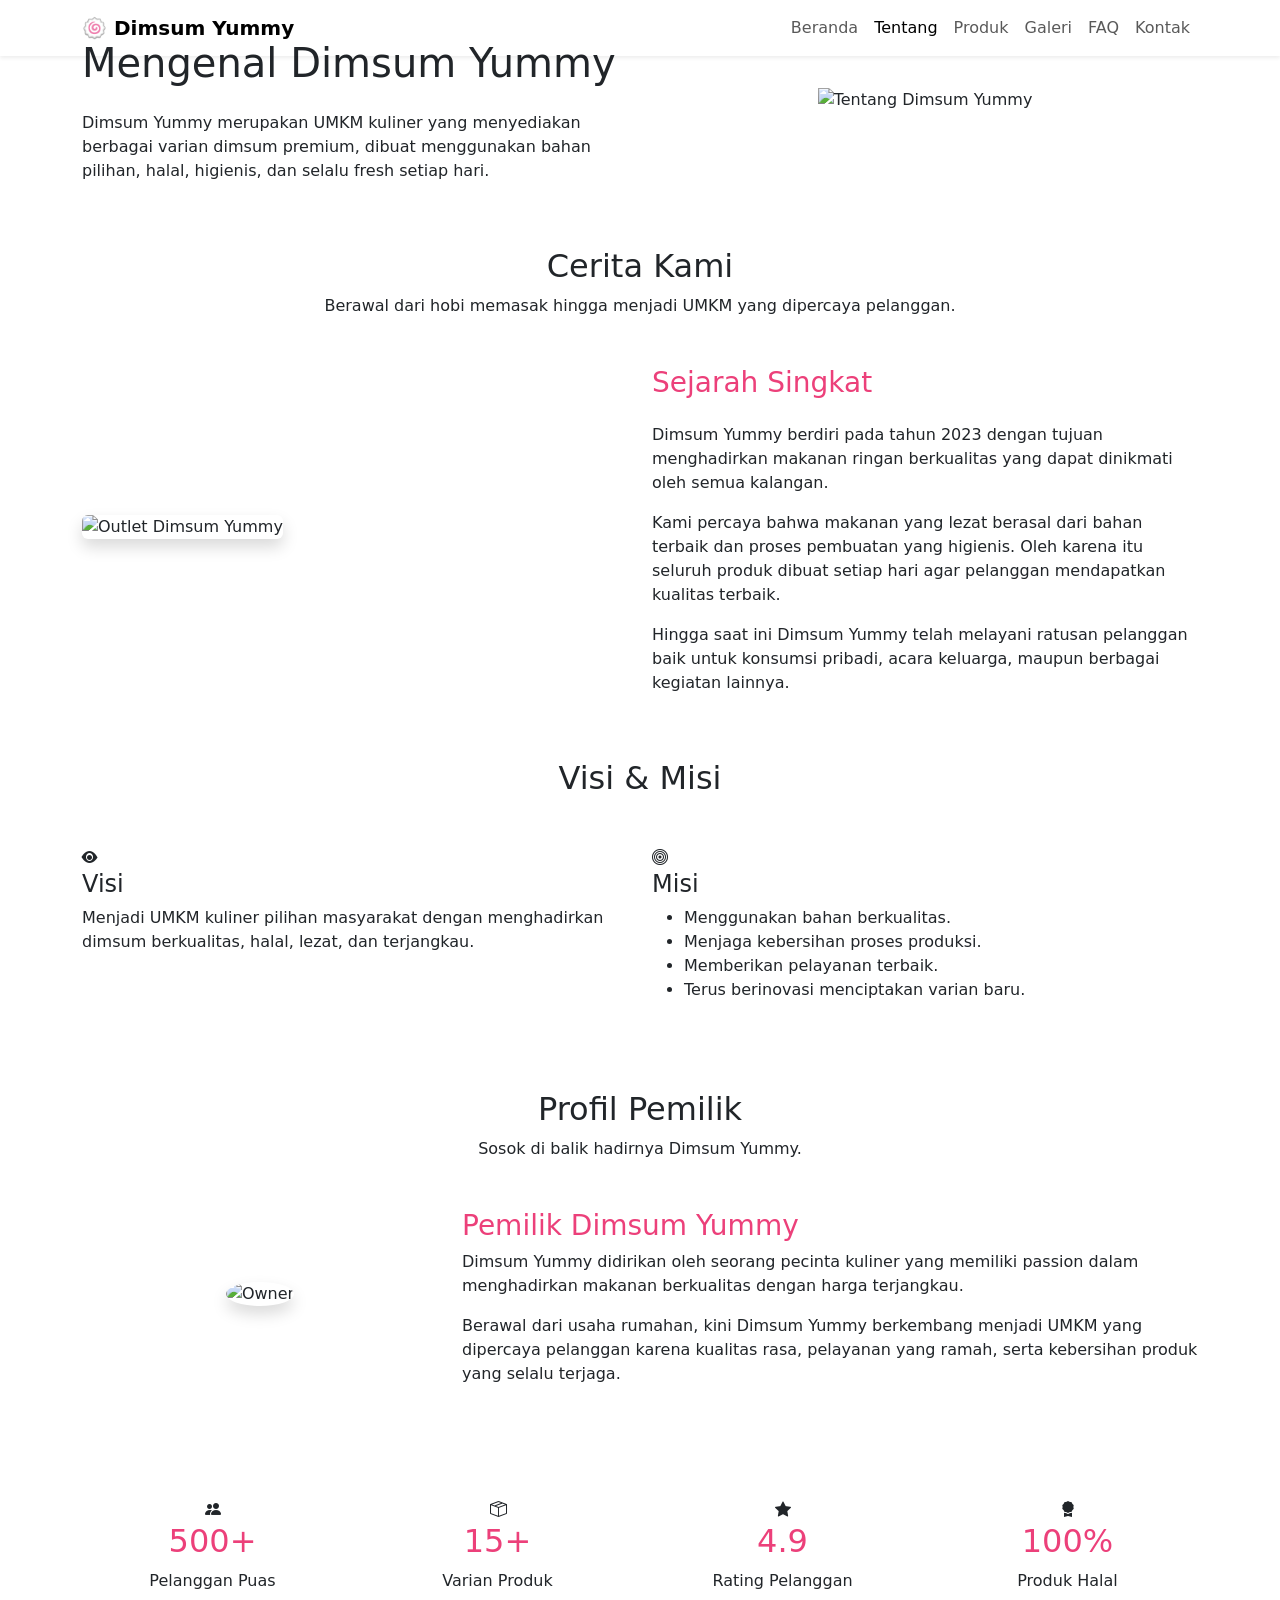
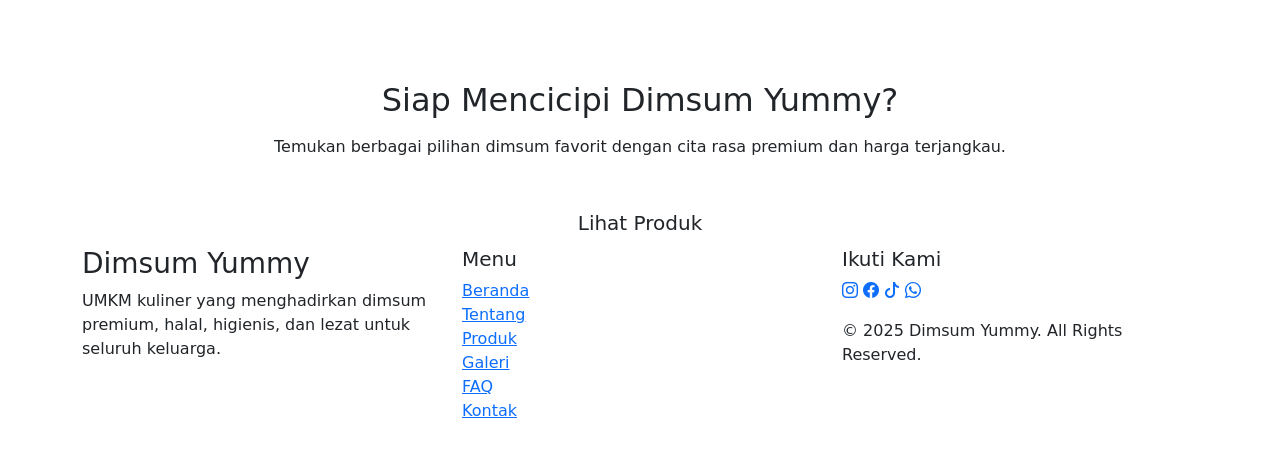
==== about.html @ dd08d2ab "Add files via upload" ====
<!DOCTYPE html>
<html lang="id">

<head>
    <meta charset="UTF-8">
    <meta name="viewport" content="width=device-width, initial-scale=1.0">

    <title>Tentang Kami | Dimsum Yummy</title>

    <!-- Bootstrap CSS -->
    <link href="https://cdn.jsdelivr.net/npm/bootstrap@5.3.3/dist/css/bootstrap.min.css" rel="stylesheet">

    <!-- Bootstrap Icons -->
    <link rel="stylesheet"
        href="https://cdn.jsdelivr.net/npm/bootstrap-icons@1.11.3/font/bootstrap-icons.min.css">

    <!-- Google Font -->
    <link href="https://fonts.googleapis.com/css2?family=Poppins:wght@300;400;500;600;700;800&display=swap"
        rel="stylesheet">

    <!-- CSS -->
    <link rel="stylesheet" href="style.css">
</head>

<body>

    <!-- ================= NAVBAR ================= -->
    <nav class="navbar navbar-expand-lg navbar-light fixed-top shadow-sm">

        <div class="container">
            <a class="navbar-brand fw-bold" href="index.html">
                🍥 Dimsum Yummy
            </a>

            <button class="navbar-toggler"
                type="button"
                data-bs-toggle="collapse"
                data-bs-target="#navbarNav">

                <span class="navbar-toggler-icon"></span>

            </button>

            <div class="collapse navbar-collapse" id="navbarNav">
                <ul class="navbar-nav ms-auto">
                    <li class="nav-item">
                        <a class="nav-link" href="index.html">Beranda</a>
                    </li>

                    <li class="nav-item">
                        <a class="nav-link active" href="about.html">Tentang</a>
                    </li>

                    <li class="nav-item">
                        <a class="nav-link" href="produk.html">Produk</a>
                    </li>

                    <li class="nav-item">
                        <a class="nav-link" href="galeri.html">Galeri</a>
                    </li>

                    <li class="nav-item">
                        <a class="nav-link" href="faq.html">FAQ</a>
                    </li>

                    <li class="nav-item">
                        <a class="nav-link" href="kontak.html">Kontak</a>
                    </li>
                </ul>
            </div>
        </div>
    </nav>

    <!-- ================= HERO ================= -->
    <section class="hero">
        <div class="container">
            <div class="row align-items-center">
                <div class="col-lg-6 fade-up">
                    <span class="badge hero-badge mb-3">
                        Tentang UMKM
                    </span>
                    <h1>
                        Mengenal
                        <span>Dimsum Yummy</span>
                    </h1>
                    <p class="mt-4">
                        Dimsum Yummy merupakan UMKM kuliner yang menyediakan berbagai varian dimsum premium, dibuat menggunakan bahan pilihan, halal, higienis, dan selalu fresh setiap hari.
                    </p>
                </div>

                <div class="col-lg-6 text-center">
                    <img src="img/about.png"
                        class="img-fluid hero-image"
                        alt="Tentang Dimsum Yummy">
                </div>
            </div>
        </div>
    </section>

    <!-- ================= TENTANG ================= -->
    <section class="py-5">
        <div class="container">
            <div class="text-center mb-5">
                <h2 class="section-title">
                    Cerita Kami
                </h2>
                <p>
                    Berawal dari hobi memasak hingga menjadi UMKM yang dipercaya pelanggan.
                </p>
            </div>

            <div class="row align-items-center">
                <div class="col-lg-6 mb-4">
                    <img src="img/toko.jpg"
                        class="img-fluid rounded shadow"
                        alt="Outlet Dimsum Yummy">
                </div>

                <div class="col-lg-6">
                    <h3 class="mb-4" style="color:#EC407A;">
                        Sejarah Singkat
                    </h3>
                    <p>
                        Dimsum Yummy berdiri pada tahun 2023 dengan tujuan menghadirkan makanan ringan berkualitas yang dapat dinikmati oleh semua kalangan.
                    </p>

                    <p>
                        Kami percaya bahwa makanan yang lezat berasal dari bahan terbaik dan proses pembuatan yang higienis. Oleh karena itu seluruh produk dibuat setiap hari agar pelanggan mendapatkan kualitas terbaik.
                    </p>

                    <p>
                        Hingga saat ini Dimsum Yummy telah melayani ratusan pelanggan baik untuk konsumsi pribadi, acara keluarga, maupun berbagai kegiatan lainnya.
                    </p>
                </div>
            </div>
        </div>
    </section>

    <!-- ================= VISI MISI ================= -->
    <section class="why-us">
        <div class="container">
            <div class="text-center mb-5">
                <h2 class="section-title">
                    Visi & Misi
                </h2>
            </div>

            <div class="row">
                <div class="col-lg-6 mb-4">
                    <div class="feature-box">
                        <i class="bi bi-eye-fill feature-icon"></i>

                        <h4>Visi</h4>

                        <p>

                            Menjadi UMKM kuliner pilihan masyarakat
                            dengan menghadirkan dimsum berkualitas,
                            halal, lezat, dan terjangkau.

                        </p>

                    </div>

                </div>

                <div class="col-lg-6 mb-4">

                    <div class="feature-box">

                        <i class="bi bi-bullseye feature-icon"></i>

                        <h4>Misi</h4>

                        <ul>

                            <li>Menggunakan bahan berkualitas.</li>

                            <li>Menjaga kebersihan proses produksi.</li>

                            <li>Memberikan pelayanan terbaik.</li>

                            <li>Terus berinovasi menciptakan varian baru.</li>

                        </ul>

                    </div>

                </div>

            </div>

        </div>

    </section>

        <!-- ================= PROFIL PEMILIK ================= -->

    <section class="py-5">

        <div class="container">

            <div class="text-center mb-5">

                <h2 class="section-title">
                    Profil Pemilik
                </h2>

                <p>
                    Sosok di balik hadirnya Dimsum Yummy.
                </p>

            </div>

            <div class="row align-items-center">

                <div class="col-lg-4 text-center mb-4">

                    <img src="img/owner.jpg"
                        class="img-fluid rounded-circle shadow"
                        style="width:250px;height:250px;object-fit:cover;"
                        alt="Owner">

                </div>

                <div class="col-lg-8">

                    <h3 style="color:#EC407A;">
                        Pemilik Dimsum Yummy
                    </h3>

                    <p>

                        Dimsum Yummy didirikan oleh seorang
                        pecinta kuliner yang memiliki passion
                        dalam menghadirkan makanan berkualitas
                        dengan harga terjangkau.

                    </p>

                    <p>

                        Berawal dari usaha rumahan, kini Dimsum
                        Yummy berkembang menjadi UMKM yang
                        dipercaya pelanggan karena kualitas rasa,
                        pelayanan yang ramah, serta kebersihan
                        produk yang selalu terjaga.

                    </p>

                </div>

            </div>

        </div>

    </section>

    <!-- ================= STATISTIK ================= -->

    <section class="why-us py-5">

        <div class="container">

            <div class="row text-center">

                <div class="col-lg-3 col-md-6 mb-4">

                    <div class="feature-box">

                        <i class="bi bi-people-fill feature-icon"></i>

                        <h2 style="color:#EC407A;">500+</h2>

                        <p>Pelanggan Puas</p>

                    </div>

                </div>

                <div class="col-lg-3 col-md-6 mb-4">

                    <div class="feature-box">

                        <i class="bi bi-box-seam feature-icon"></i>

                        <h2 style="color:#EC407A;">15+</h2>

                        <p>Varian Produk</p>

                    </div>

                </div>

                <div class="col-lg-3 col-md-6 mb-4">

                    <div class="feature-box">

                        <i class="bi bi-star-fill feature-icon"></i>

                        <h2 style="color:#EC407A;">4.9</h2>

                        <p>Rating Pelanggan</p>

                    </div>

                </div>

                <div class="col-lg-3 col-md-6 mb-4">

                    <div class="feature-box">

                        <i class="bi bi-award-fill feature-icon"></i>

                        <h2 style="color:#EC407A;">100%</h2>

                        <p>Produk Halal</p>

                    </div>

                </div>

            </div>

        </div>

    </section>

    <!-- ================= CTA ================= -->

    <section class="cta-section">

        <div class="container text-center">

            <h2>
                Siap Mencicipi Dimsum Yummy?
            </h2>

            <p class="mt-3">

                Temukan berbagai pilihan dimsum favorit dengan
                cita rasa premium dan harga terjangkau.

            </p>

            <a href="produk.html"
                class="btn btn-lg btn-pink mt-4">

                Lihat Produk

            </a>

        </div>

    </section>

    <!-- ================= FOOTER ================= -->

    <footer>

        <div class="container">

            <div class="row">

                <div class="col-lg-4 mb-4">

                    <h3>Dimsum Yummy</h3>

                    <p>

                        UMKM kuliner yang menghadirkan dimsum
                        premium, halal, higienis, dan lezat
                        untuk seluruh keluarga.

                    </p>

                </div>

                <div class="col-lg-4 mb-4">

                    <h5>Menu</h5>

                    <ul class="list-unstyled">

                        <li><a href="index.html">Beranda</a></li>
                        <li><a href="about.html">Tentang</a></li>
                        <li><a href="produk.html">Produk</a></li>
                        <li><a href="galeri.html">Galeri</a></li>
                        <li><a href="faq.html">FAQ</a></li>
                        <li><a href="kontak.html">Kontak</a></li>

                    </ul>

                </div>

                <div class="col-lg-4">

                    <h5>Ikuti Kami</h5>

                    <div class="social">

                        <a href="#"><i class="bi bi-instagram"></i></a>
                        <a href="#"><i class="bi bi-facebook"></i></a>
                        <a href="#"><i class="bi bi-tiktok"></i></a>
                        <a href="#"><i class="bi bi-whatsapp"></i></a>

                    </div>

                    <p class="mt-3">

                        © 2025 Dimsum Yummy.
                        All Rights Reserved.

                    </p>

                </div>

            </div>

        </div>

    </footer>

    <!-- Bootstrap JS -->

    <script src="https://cdn.jsdelivr.net/npm/bootstrap@5.3.3/dist/js/bootstrap.bundle.min.js"></script>

    <!-- Custom JS -->

    <script src="js/script.js"></script>

</body>

</html>
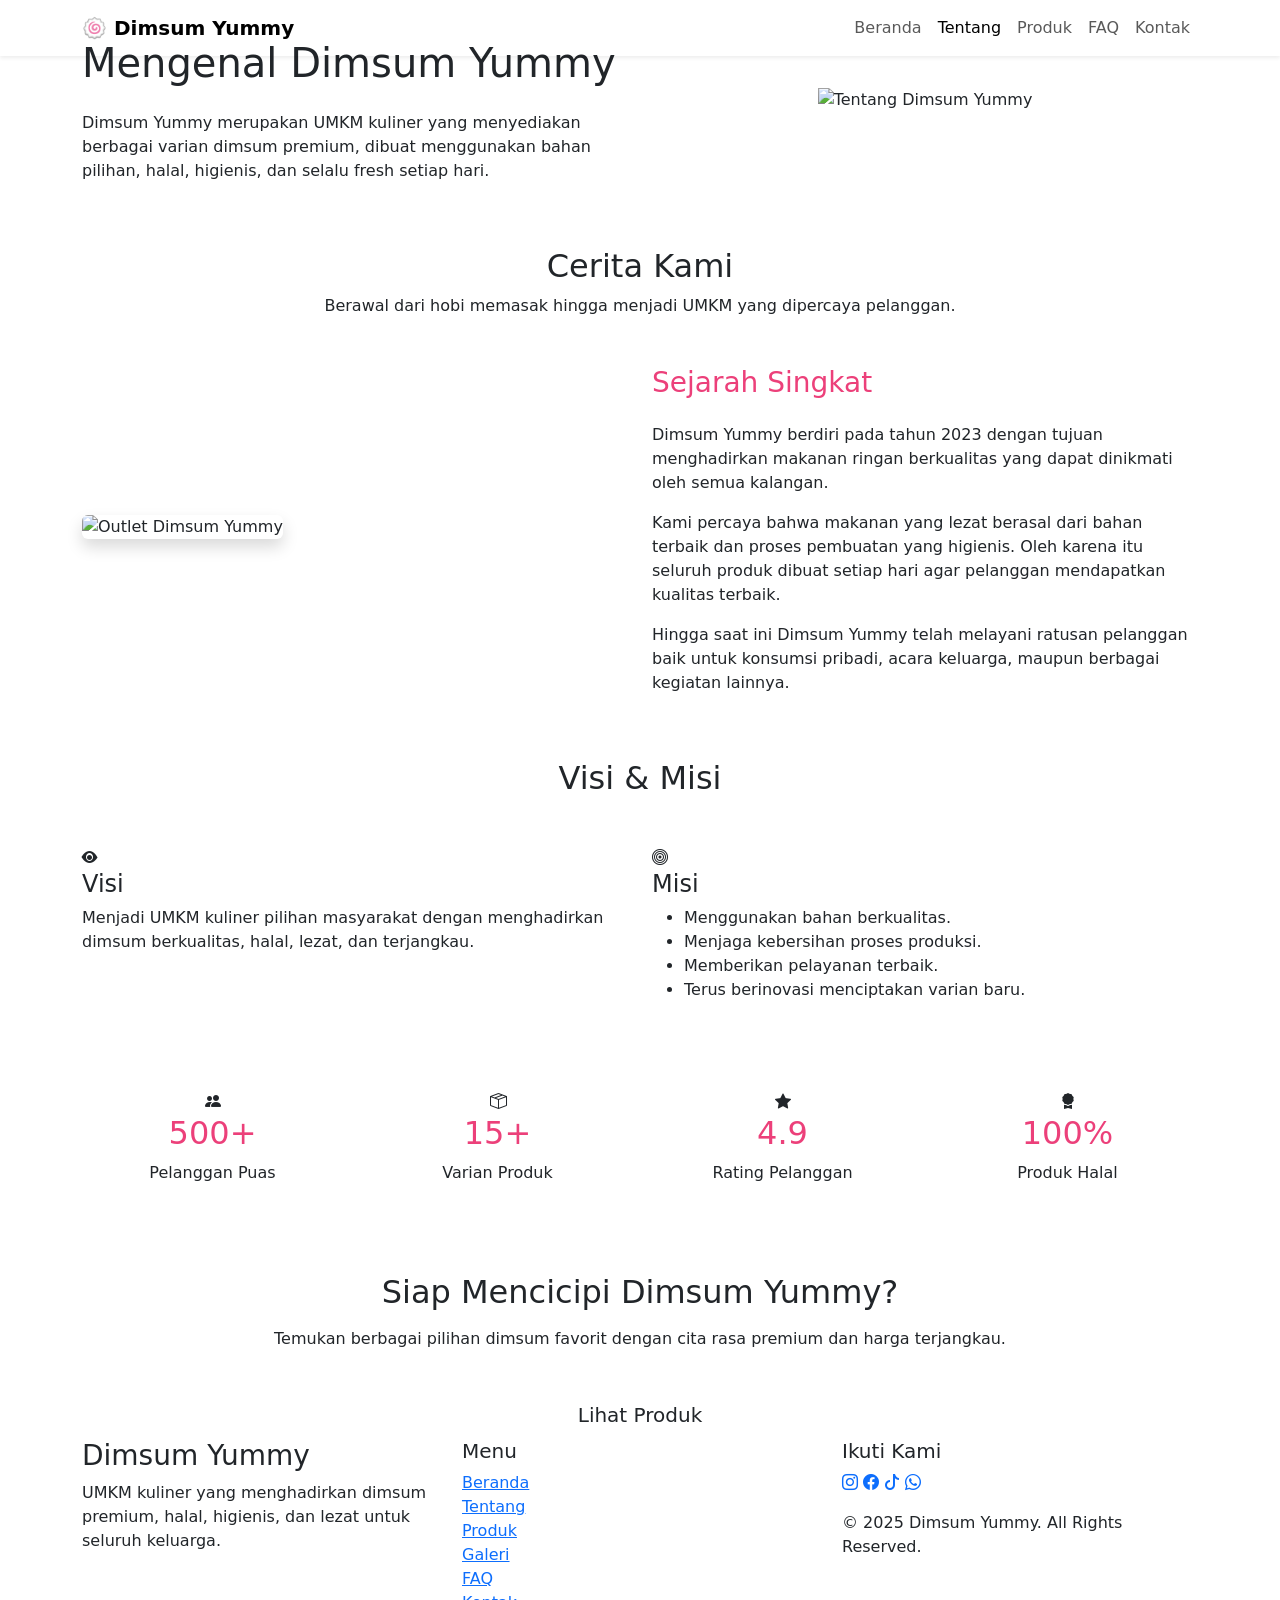
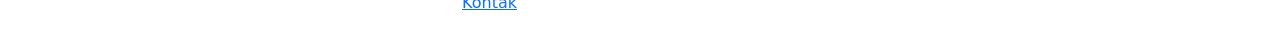
==== commit c7f262c2: "Fix HTML formatting and update content" ====
--- a/about.html
+++ b/about.html
@@ -26,19 +26,13 @@
 
     <!-- ================= NAVBAR ================= -->
     <nav class="navbar navbar-expand-lg navbar-light fixed-top shadow-sm">
-
         <div class="container">
             <a class="navbar-brand fw-bold" href="index.html">
                 🍥 Dimsum Yummy
             </a>
 
-            <button class="navbar-toggler"
-                type="button"
-                data-bs-toggle="collapse"
-                data-bs-target="#navbarNav">
-
+            <button class="navbar-toggler" type="button" data-bs-toggle="collapse" data-bs-target="#navbarNav">
                 <span class="navbar-toggler-icon"></span>
-
             </button>
 
             <div class="collapse navbar-collapse" id="navbarNav">
@@ -53,10 +47,6 @@
 
                     <li class="nav-item">
                         <a class="nav-link" href="produk.html">Produk</a>
-                    </li>
-
-                    <li class="nav-item">
-                        <a class="nav-link" href="galeri.html">Galeri</a>
                     </li>
 
                     <li class="nav-item">
@@ -80,8 +70,7 @@
                         Tentang UMKM
                     </span>
                     <h1>
-                        Mengenal
-                        <span>Dimsum Yummy</span>
+                        Mengenal <span>Dimsum Yummy</span>
                     </h1>
                     <p class="mt-4">
                         Dimsum Yummy merupakan UMKM kuliner yang menyediakan berbagai varian dimsum premium, dibuat menggunakan bahan pilihan, halal, higienis, dan selalu fresh setiap hari.
@@ -89,9 +78,7 @@
                 </div>
 
                 <div class="col-lg-6 text-center">
-                    <img src="img/about.png"
-                        class="img-fluid hero-image"
-                        alt="Tentang Dimsum Yummy">
+                    <img src="https://www.unileverfoodsolutions.co.id/dam/global-ufs/mcos/SEA/calcmenu/recipes/ID-recipes/chicken-&-other-poultry-dishes/prawn---chicken-shumai-dimsum/Dimsum1260-700.jpg" class="img-fluid hero-image" alt="Tentang Dimsum Yummy">
                 </div>
             </div>
         </div>
@@ -111,9 +98,7 @@
 
             <div class="row align-items-center">
                 <div class="col-lg-6 mb-4">
-                    <img src="img/toko.jpg"
-                        class="img-fluid rounded shadow"
-                        alt="Outlet Dimsum Yummy">
+                    <img src="img/toko.jpg" class="img-fluid rounded shadow" alt="Outlet Dimsum Yummy">
                 </div>
 
                 <div class="col-lg-6">
@@ -149,286 +134,131 @@
                 <div class="col-lg-6 mb-4">
                     <div class="feature-box">
                         <i class="bi bi-eye-fill feature-icon"></i>
-
                         <h4>Visi</h4>
-
                         <p>
-
-                            Menjadi UMKM kuliner pilihan masyarakat
-                            dengan menghadirkan dimsum berkualitas,
-                            halal, lezat, dan terjangkau.
-
+                            Menjadi UMKM kuliner pilihan masyarakat dengan menghadirkan dimsum berkualitas, halal, lezat, dan terjangkau.
                         </p>
-
-                    </div>
-
+                    </div>
                 </div>
 
                 <div class="col-lg-6 mb-4">
-
-                    <div class="feature-box">
-
+                    <div class="feature-box">
                         <i class="bi bi-bullseye feature-icon"></i>
-
                         <h4>Misi</h4>
-
                         <ul>
-
                             <li>Menggunakan bahan berkualitas.</li>
-
                             <li>Menjaga kebersihan proses produksi.</li>
-
                             <li>Memberikan pelayanan terbaik.</li>
-
                             <li>Terus berinovasi menciptakan varian baru.</li>
-
                         </ul>
-
-                    </div>
-
-                </div>
-
-            </div>
-
-        </div>
-
-    </section>
-
-        <!-- ================= PROFIL PEMILIK ================= -->
-
-    <section class="py-5">
-
-        <div class="container">
-
-            <div class="text-center mb-5">
-
-                <h2 class="section-title">
-                    Profil Pemilik
-                </h2>
-
-                <p>
-                    Sosok di balik hadirnya Dimsum Yummy.
-                </p>
-
-            </div>
-
-            <div class="row align-items-center">
-
-                <div class="col-lg-4 text-center mb-4">
-
-                    <img src="img/owner.jpg"
-                        class="img-fluid rounded-circle shadow"
-                        style="width:250px;height:250px;object-fit:cover;"
-                        alt="Owner">
-
-                </div>
-
-                <div class="col-lg-8">
-
-                    <h3 style="color:#EC407A;">
-                        Pemilik Dimsum Yummy
-                    </h3>
-
-                    <p>
-
-                        Dimsum Yummy didirikan oleh seorang
-                        pecinta kuliner yang memiliki passion
-                        dalam menghadirkan makanan berkualitas
-                        dengan harga terjangkau.
-
-                    </p>
-
-                    <p>
-
-                        Berawal dari usaha rumahan, kini Dimsum
-                        Yummy berkembang menjadi UMKM yang
-                        dipercaya pelanggan karena kualitas rasa,
-                        pelayanan yang ramah, serta kebersihan
-                        produk yang selalu terjaga.
-
-                    </p>
-
-                </div>
-
-            </div>
-
-        </div>
-
+                    </div>
+                </div>
+            </div>
+        </div>
     </section>
 
     <!-- ================= STATISTIK ================= -->
-
     <section class="why-us py-5">
-
-        <div class="container">
-
+        <div class="container">
             <div class="row text-center">
-
-                <div class="col-lg-3 col-md-6 mb-4">
-
-                    <div class="feature-box">
-
+                <div class="col-lg-3 col-md-6 mb-4">
+                    <div class="feature-box">
                         <i class="bi bi-people-fill feature-icon"></i>
-
                         <h2 style="color:#EC407A;">500+</h2>
-
                         <p>Pelanggan Puas</p>
-
-                    </div>
-
-                </div>
-
-                <div class="col-lg-3 col-md-6 mb-4">
-
-                    <div class="feature-box">
-
+                    </div>
+                </div>
+
+                <div class="col-lg-3 col-md-6 mb-4">
+                    <div class="feature-box">
                         <i class="bi bi-box-seam feature-icon"></i>
-
                         <h2 style="color:#EC407A;">15+</h2>
-
                         <p>Varian Produk</p>
-
-                    </div>
-
-                </div>
-
-                <div class="col-lg-3 col-md-6 mb-4">
-
-                    <div class="feature-box">
-
+                    </div>
+                </div>
+
+                <div class="col-lg-3 col-md-6 mb-4">
+                    <div class="feature-box">
                         <i class="bi bi-star-fill feature-icon"></i>
-
                         <h2 style="color:#EC407A;">4.9</h2>
-
                         <p>Rating Pelanggan</p>
-
-                    </div>
-
-                </div>
-
-                <div class="col-lg-3 col-md-6 mb-4">
-
-                    <div class="feature-box">
-
+                    </div>
+                </div>
+
+                <div class="col-lg-3 col-md-6 mb-4">
+                    <div class="feature-box">
                         <i class="bi bi-award-fill feature-icon"></i>
-
                         <h2 style="color:#EC407A;">100%</h2>
-
                         <p>Produk Halal</p>
-
-                    </div>
-
-                </div>
-
-            </div>
-
-        </div>
-
+                    </div>
+                </div>
+            </div>
+        </div>
     </section>
 
     <!-- ================= CTA ================= -->
 
     <section class="cta-section">
-
         <div class="container text-center">
-
             <h2>
                 Siap Mencicipi Dimsum Yummy?
             </h2>
-
             <p class="mt-3">
-
-                Temukan berbagai pilihan dimsum favorit dengan
-                cita rasa premium dan harga terjangkau.
+                Temukan berbagai pilihan dimsum favorit dengan cita rasa premium dan harga terjangkau.
 
             </p>
 
-            <a href="produk.html"
-                class="btn btn-lg btn-pink mt-4">
-
+            <a href="produk.html" class="btn btn-lg btn-pink mt-4">
                 Lihat Produk
-
             </a>
-
-        </div>
-
+        </div>
     </section>
 
     <!-- ================= FOOTER ================= -->
-
     <footer>
-
-        <div class="container">
-
+        <div class="container">
             <div class="row">
-
                 <div class="col-lg-4 mb-4">
-
                     <h3>Dimsum Yummy</h3>
-
-                    <p>
-
-                        UMKM kuliner yang menghadirkan dimsum
-                        premium, halal, higienis, dan lezat
-                        untuk seluruh keluarga.
-
-                    </p>
-
+                    <p>
+                        UMKM kuliner yang menghadirkan dimsum premium, halal, higienis, dan lezat untuk seluruh keluarga.
+                    </p>
                 </div>
 
                 <div class="col-lg-4 mb-4">
-
                     <h5>Menu</h5>
-
                     <ul class="list-unstyled">
-
                         <li><a href="index.html">Beranda</a></li>
                         <li><a href="about.html">Tentang</a></li>
                         <li><a href="produk.html">Produk</a></li>
                         <li><a href="galeri.html">Galeri</a></li>
                         <li><a href="faq.html">FAQ</a></li>
                         <li><a href="kontak.html">Kontak</a></li>
-
                     </ul>
-
                 </div>
 
                 <div class="col-lg-4">
-
                     <h5>Ikuti Kami</h5>
-
                     <div class="social">
-
                         <a href="#"><i class="bi bi-instagram"></i></a>
                         <a href="#"><i class="bi bi-facebook"></i></a>
                         <a href="#"><i class="bi bi-tiktok"></i></a>
                         <a href="#"><i class="bi bi-whatsapp"></i></a>
-
                     </div>
 
                     <p class="mt-3">
-
-                        © 2025 Dimsum Yummy.
-                        All Rights Reserved.
-
-                    </p>
-
-                </div>
-
-            </div>
-
-        </div>
-
+                        © 2025 Dimsum Yummy. All Rights Reserved.
+                    </p>
+                </div>
+            </div>
+        </div>
     </footer>
 
     <!-- Bootstrap JS -->
-
     <script src="https://cdn.jsdelivr.net/npm/bootstrap@5.3.3/dist/js/bootstrap.bundle.min.js"></script>
 
     <!-- Custom JS -->
-
-    <script src="js/script.js"></script>
+    <script src="script.js"></script>
 
 </body>
-
-</html>+</html>
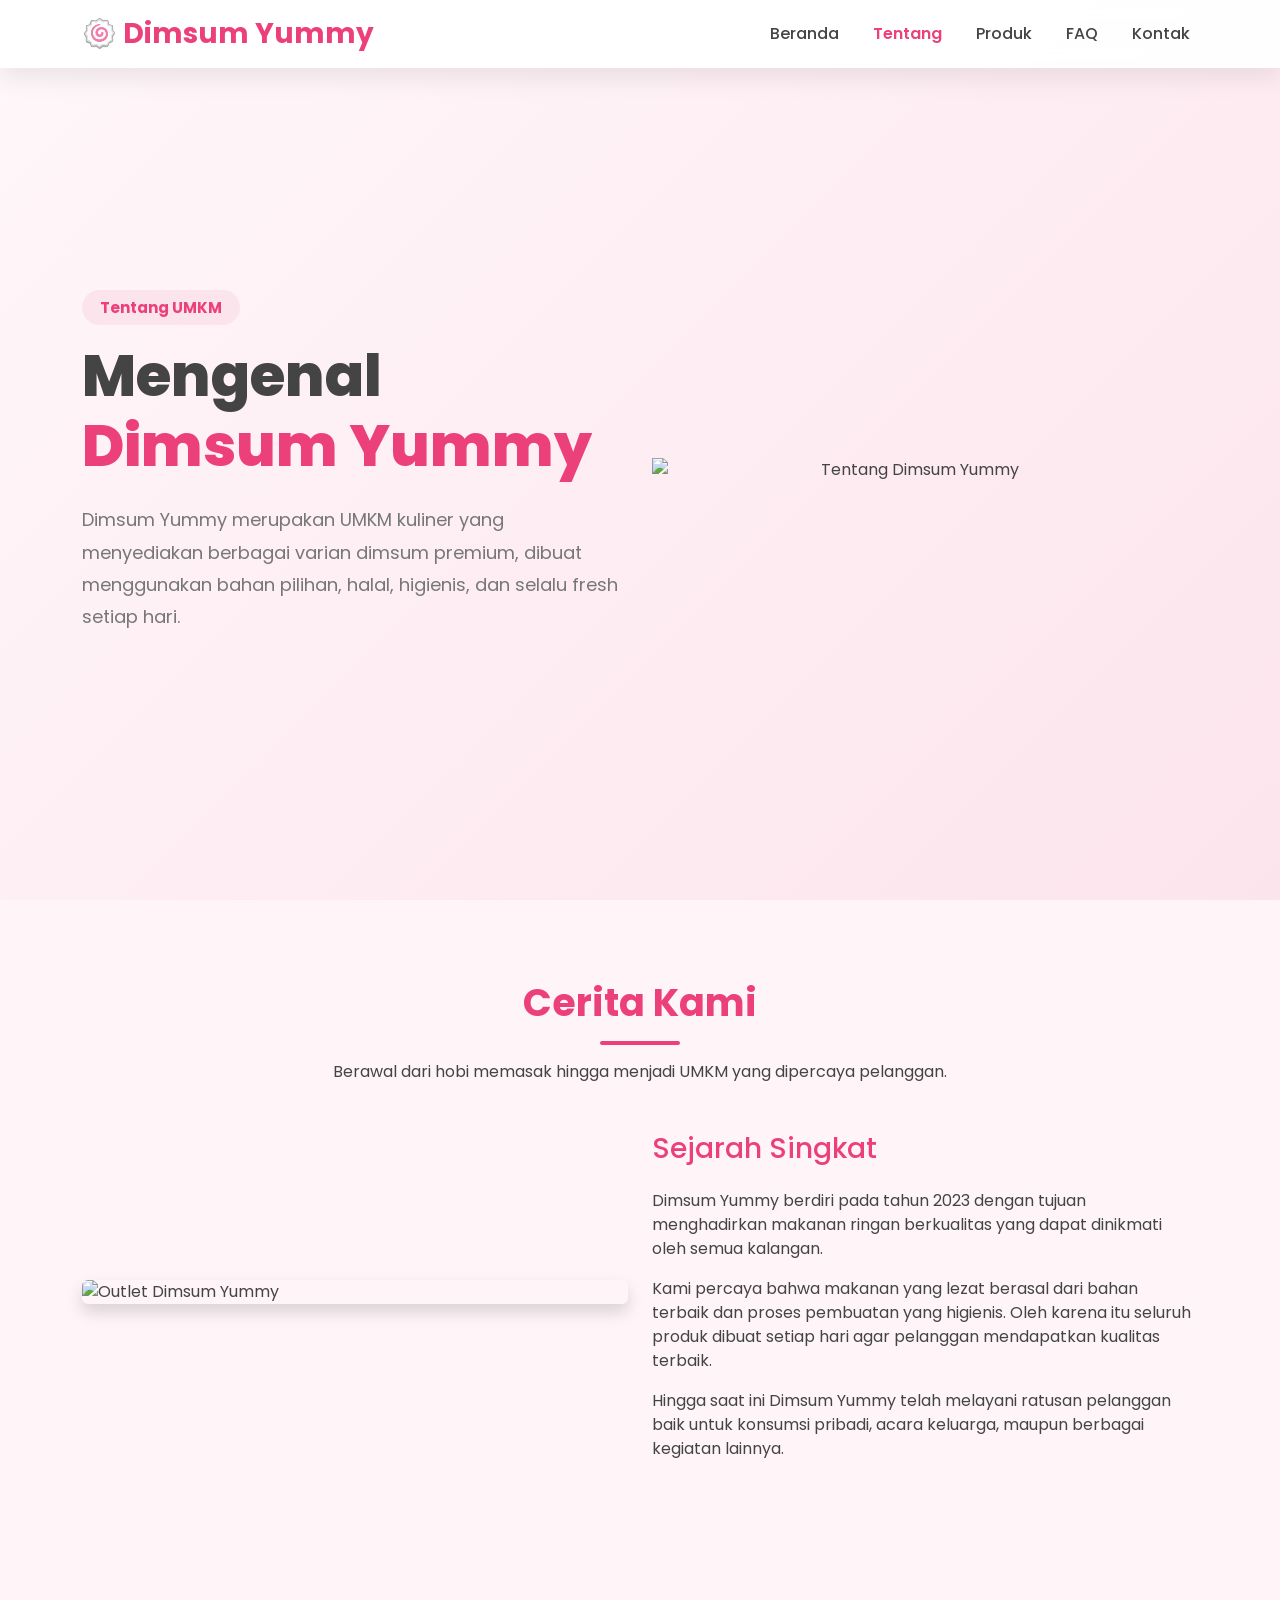
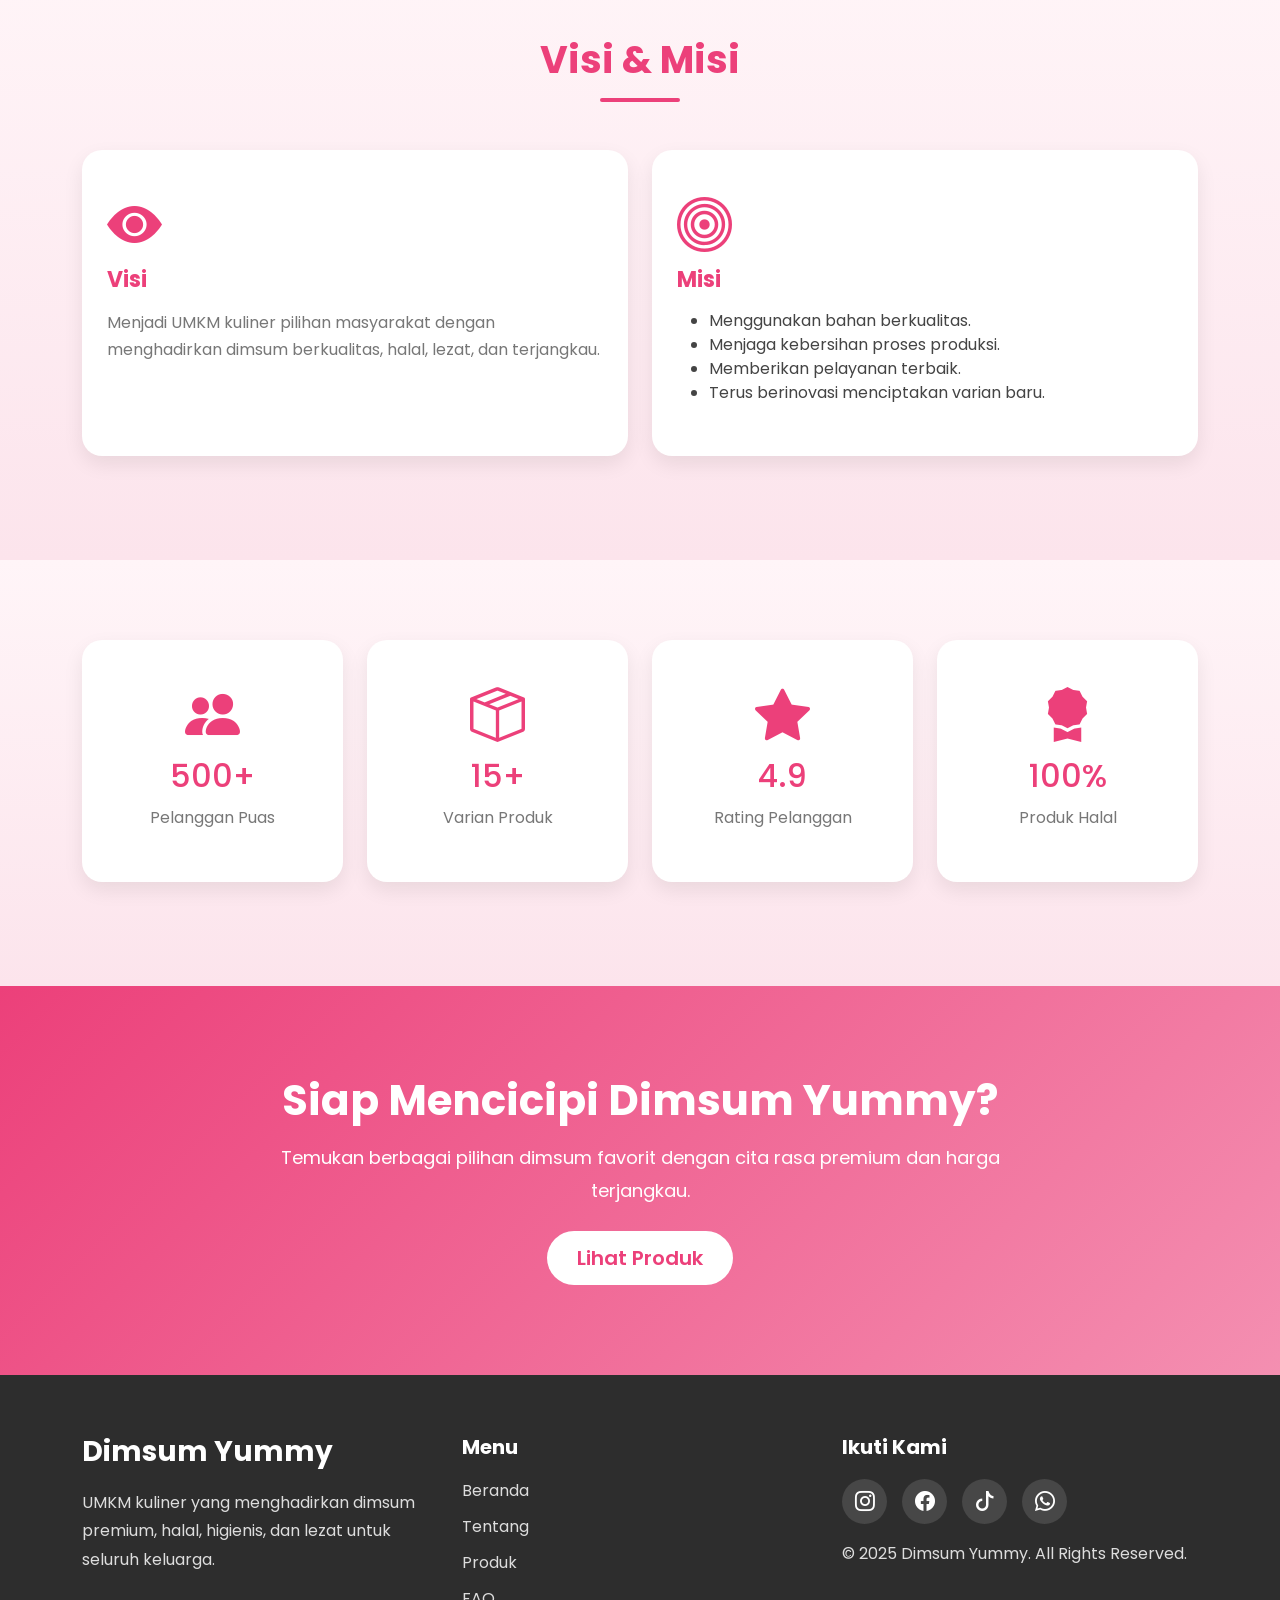
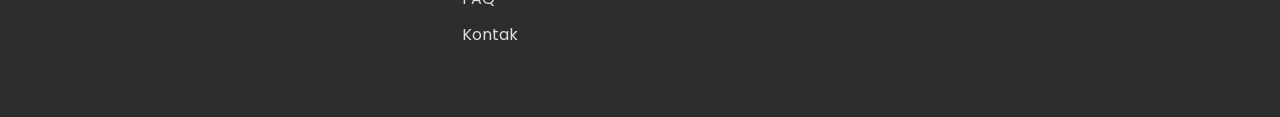
==== commit 8a80e424: "Fix HTML formatting issues in about.html" ====
--- a/about.html
+++ b/about.html
@@ -98,7 +98,7 @@
 
             <div class="row align-items-center">
                 <div class="col-lg-6 mb-4">
-                    <img src="img/toko.jpg" class="img-fluid rounded shadow" alt="Outlet Dimsum Yummy">
+                    <img src="https://i.gojekapi.com/darkroom/gofood-indonesia/v2/images/uploads/57bf62e4-5468-429f-b2dc-363323e7f260_Go-Food-Merchant_20260206_170335.jpeg?auto=format" class="img-fluid rounded shadow" alt="Outlet Dimsum Yummy">
                 </div>
 
                 <div class="col-lg-6">
@@ -231,7 +231,6 @@
                         <li><a href="index.html">Beranda</a></li>
                         <li><a href="about.html">Tentang</a></li>
                         <li><a href="produk.html">Produk</a></li>
-                        <li><a href="galeri.html">Galeri</a></li>
                         <li><a href="faq.html">FAQ</a></li>
                         <li><a href="kontak.html">Kontak</a></li>
                     </ul>
--- a/style.css
+++ b/style.css
@@ -0,0 +1,880 @@
+
+/* Google Font */
+
+@import url('https://fonts.googleapis.com/css2?family=Poppins:wght@300;400;500;600;700;800&display=swap');
+
+/* ===============================
+   ROOT COLOR
+==================================*/
+
+:root{
+
+    --primary:#EC407A;
+    --secondary:#F48FB1;
+    --light:#FCE4EC;
+    --soft:#FFF5F8;
+    --white:#FFFFFF;
+    --dark:#444444;
+    --gray:#777777;
+
+}
+
+/* ===============================
+   RESET
+==================================*/
+
+*{
+    margin:0;
+    padding:0;
+    box-sizing:border-box;
+    font-family:'Poppins',sans-serif;
+}
+
+html{
+    scroll-behavior:smooth;
+}
+
+body{
+
+    background:var(--soft);
+    color:var(--dark);
+    overflow-x:hidden;
+
+}
+
+/* ===============================
+   LINK
+==================================*/
+
+a{
+    text-decoration:none;
+    transition:.3s;
+}
+
+img{
+
+    width:100%;
+    display:block;
+
+}
+
+/* ===============================
+   SECTION
+==================================*/
+
+section{
+
+    padding:80px 0;
+
+}
+
+/* ===============================
+   TITLE
+==================================*/
+
+.section-title{
+
+    font-size:38px;
+    font-weight:700;
+    color:var(--primary);
+    margin-bottom:15px;
+
+}
+
+.section-title::after{
+
+    content:"";
+    width:80px;
+    height:4px;
+    display:block;
+    margin:15px auto;
+    background:var(--primary);
+    border-radius:20px;
+
+}
+
+/* ===============================
+   NAVBAR
+==================================*/
+
+.navbar{
+
+    background:rgba(255,255,255,.95);
+    backdrop-filter:blur(8px);
+    transition:.4s;
+
+}
+
+.navbar-brand{
+
+    font-size:28px;
+    color:var(--primary)!important;
+    font-weight:700;
+
+}
+
+.navbar-nav .nav-link{
+
+    color:var(--dark);
+    margin-left:18px;
+    font-weight:500;
+    transition:.3s;
+
+}
+
+.navbar-nav .nav-link:hover{
+
+    color:var(--primary);
+
+}
+
+.navbar-nav .active{
+
+    color:var(--primary)!important;
+    font-weight:600;
+
+}
+
+/* ===============================
+   BUTTON
+==================================*/
+
+.btn-pink{
+
+    background:var(--primary);
+    color:white;
+    border:none;
+    border-radius:50px;
+    padding:12px 30px;
+    font-weight:600;
+    transition:.4s;
+
+}
+
+.btn-pink:hover{
+
+    background:#d81b60;
+    transform:translateY(-4px);
+    box-shadow:0 10px 25px rgba(236,64,122,.35);
+    color:white;
+
+}
+
+.btn-outline-pink{
+
+    border:2px solid var(--primary);
+    color:var(--primary);
+    border-radius:50px;
+    padding:12px 30px;
+    font-weight:600;
+    transition:.4s;
+
+}
+
+.btn-outline-pink:hover{
+
+    background:var(--primary);
+    color:white;
+
+}
+
+/* ===============================
+   HERO
+==================================*/
+
+.hero{
+
+    min-height:100vh;
+    display:flex;
+    align-items:center;
+    background:linear-gradient(
+        135deg,
+        #FFF7FA,
+        #FCE4EC
+    );
+
+    padding-top:120px;
+
+}
+
+.hero h1{
+
+    font-size:58px;
+    font-weight:800;
+    line-height:1.2;
+
+}
+
+.hero h1 span{
+
+    color:var(--primary);
+
+}
+
+.hero p{
+
+    font-size:18px;
+    color:var(--gray);
+    line-height:1.8;
+
+}
+
+.hero-badge{
+
+    background:var(--light);
+    color:var(--primary);
+    font-size:15px;
+    padding:10px 18px;
+    border-radius:30px;
+
+}
+
+.hero-image{
+
+    max-width:520px;
+    animation:floatImage 4s ease-in-out infinite;
+
+}
+
+@keyframes floatImage{
+
+    0%{
+        transform:translateY(0px);
+    }
+
+    50%{
+        transform:translateY(-18px);
+    }
+
+    100%{
+        transform:translateY(0px);
+    }
+
+}
+
+/* ===============================
+   CAROUSEL
+==================================*/
+
+.carousel{
+
+    border-radius:20px;
+    overflow:hidden;
+}
+
+.carousel-img{
+
+    height:520px;
+    object-fit:cover;
+    filter:brightness(.65);
+
+}
+
+.carousel-caption{
+
+    bottom:18%;
+}
+
+.carousel-caption h2{
+
+    font-size:42px;
+    font-weight:700;
+
+}
+
+.carousel-caption p{
+
+    font-size:18px;
+
+}
+
+.carousel-control-prev-icon,
+.carousel-control-next-icon{
+
+    background-color:rgba(236,64,122,.85);
+    border-radius:50%;
+    padding:20px;
+
+}
+
+/* ===============================
+   SHADOW
+==================================*/
+
+.shadow-sm{
+
+    box-shadow:0 10px 25px rgba(0,0,0,.08)!important;
+
+}
+
+/* ===============================
+   CONTAINER
+==================================*/
+
+.container{
+
+    position:relative;
+    z-index:2;
+
+}
+
+/* ===============================
+   PRODUCT SECTION
+==================================*/
+
+.produk-home{
+    background:var(--white);
+}
+
+.product-card{
+    border:none;
+    border-radius:20px;
+    overflow:hidden;
+    transition:.4s;
+    box-shadow:0 8px 20px rgba(0,0,0,.08);
+    background:#fff;
+}
+
+.product-card:hover{
+    transform:translateY(-10px);
+    box-shadow:0 20px 40px rgba(236,64,122,.20);
+}
+
+.product-card img{
+    height:260px;
+    object-fit:cover;
+    transition:.5s;
+}
+
+.product-card:hover img{
+    transform:scale(1.08);
+}
+
+.product-card .card-body{
+    padding:25px;
+}
+
+.product-card h4{
+    color:var(--primary);
+    font-size:24px;
+    font-weight:700;
+    margin-bottom:15px;
+}
+
+.product-card p{
+    color:var(--gray);
+    line-height:1.7;
+    margin-bottom:20px;
+}
+
+.price{
+    color:var(--primary);
+    font-size:28px;
+    font-weight:700;
+    margin-bottom:20px;
+}
+
+/* ===============================
+   WHY US
+==================================*/
+
+.why-us{
+    background:linear-gradient(180deg,#FFF5F8,#FCE4EC);
+}
+
+.feature-box{
+    background:#fff;
+    border-radius:20px;
+    padding:35px 25px;
+    transition:.4s;
+    height:100%;
+    box-shadow:0 8px 20px rgba(0,0,0,.08);
+}
+
+.feature-box:hover{
+    transform:translateY(-10px);
+    box-shadow:0 18px 35px rgba(236,64,122,.18);
+}
+
+.feature-icon{
+    font-size:55px;
+    color:var(--primary);
+    margin-bottom:20px;
+}
+
+.feature-box h4{
+    font-size:22px;
+    font-weight:700;
+    color:var(--primary);
+    margin-bottom:15px;
+}
+
+.feature-box p{
+    color:var(--gray);
+    line-height:1.7;
+}
+
+/* ===============================
+   CTA
+==================================*/
+
+.cta-section{
+    background:linear-gradient(
+        135deg,
+        var(--primary),
+        var(--secondary)
+    );
+    color:#fff;
+    text-align:center;
+    padding:90px 0;
+}
+
+.cta-section h2{
+    font-size:42px;
+    font-weight:700;
+}
+
+.cta-section p{
+    width:70%;
+    margin:auto;
+    line-height:1.8;
+    font-size:18px;
+}
+
+.cta-section .btn-pink{
+    background:#fff;
+    color:var(--primary);
+}
+
+.cta-section .btn-pink:hover{
+    background:#ffe4ef;
+    color:var(--primary);
+}
+
+/* ===============================
+   FOOTER
+==================================*/
+
+footer{
+    background:#2d2d2d;
+    color:#fff;
+    padding:60px 0 30px;
+}
+
+footer h3,
+footer h5{
+    color:#fff;
+    margin-bottom:20px;
+    font-weight:700;
+}
+
+footer p{
+    color:#ddd;
+    line-height:1.8;
+}
+
+footer ul{
+    padding-left:0;
+}
+
+footer ul li{
+    list-style:none;
+    margin-bottom:12px;
+}
+
+footer ul li a{
+    color:#ddd;
+    transition:.3s;
+}
+
+footer ul li a:hover{
+    color:#F8BBD0;
+    padding-left:8px;
+}
+
+.social{
+    display:flex;
+    gap:15px;
+    margin-top:15px;
+}
+
+.social a{
+    width:45px;
+    height:45px;
+    border-radius:50%;
+    background:rgba(255,255,255,.12);
+    display:flex;
+    justify-content:center;
+    align-items:center;
+    color:#fff;
+    font-size:20px;
+    transition:.3s;
+}
+
+.social a:hover{
+    background:var(--primary);
+    transform:translateY(-5px);
+}
+
+/* ===============================
+   SPACING
+==================================*/
+
+.mt-5{
+    margin-top:3rem!important;
+}
+
+.mb-5{
+    margin-bottom:3rem!important;
+}
+
+.py-5{
+    padding-top:5rem!important;
+    padding-bottom:5rem!important;
+}
+
+/* ===============================
+   MODAL
+==================================*/
+
+.modal-content{
+    border:none;
+    border-radius:20px;
+    overflow:hidden;
+    box-shadow:0 20px 50px rgba(0,0,0,.15);
+}
+
+.modal-header{
+    background:var(--primary);
+    color:#fff;
+    border:none;
+}
+
+.modal-title{
+    font-weight:700;
+}
+
+.modal-body{
+    padding:30px;
+}
+
+.modal-body img{
+    border-radius:15px;
+    margin-bottom:20px;
+}
+
+.modal-body p{
+    color:var(--gray);
+    line-height:1.8;
+}
+
+.modal-body h4{
+    color:var(--primary);
+    font-weight:700;
+}
+
+/* ===============================
+   FORM
+==================================*/
+
+.form-control,
+.form-select{
+    border-radius:12px;
+    border:1px solid #f3c4d5;
+    padding:12px 15px;
+    box-shadow:none;
+}
+
+.form-control:focus,
+.form-select:focus{
+    border-color:var(--primary);
+    box-shadow:0 0 0 .2rem rgba(236,64,122,.15);
+}
+
+textarea.form-control{
+    resize:none;
+}
+
+/* ===============================
+   FAQ
+==================================*/
+
+.accordion-item{
+    border:none;
+    margin-bottom:15px;
+    border-radius:15px!important;
+    overflow:hidden;
+    box-shadow:0 8px 20px rgba(0,0,0,.08);
+}
+
+.accordion-button{
+    font-weight:600;
+    color:var(--dark);
+}
+
+.accordion-button:not(.collapsed){
+    background:var(--light);
+    color:var(--primary);
+    box-shadow:none;
+}
+
+.accordion-button:focus{
+    box-shadow:none;
+}
+
+.accordion-body{
+    line-height:1.8;
+    color:var(--gray);
+}
+
+/* ===============================
+   CONTACT INFO
+==================================*/
+
+.contact-card{
+    background:#fff;
+    padding:30px;
+    border-radius:18px;
+    box-shadow:0 10px 25px rgba(0,0,0,.08);
+    transition:.4s;
+}
+
+.contact-card:hover{
+    transform:translateY(-8px);
+}
+
+.contact-icon{
+    width:65px;
+    height:65px;
+    border-radius:50%;
+    background:var(--light);
+    color:var(--primary);
+    display:flex;
+    justify-content:center;
+    align-items:center;
+    font-size:28px;
+    margin-bottom:20px;
+}
+
+.contact-card h4{
+    color:var(--primary);
+    margin-bottom:10px;
+}
+
+.contact-card p{
+    color:var(--gray);
+}
+
+/* ===============================
+   MAP
+==================================*/
+
+.map iframe{
+    width:100%;
+    height:400px;
+    border:none;
+    border-radius:20px;
+    box-shadow:0 10px 25px rgba(0,0,0,.08);
+}
+
+/* ===============================
+   BACK TO TOP
+==================================*/
+
+#backToTop{
+    position:fixed;
+    right:25px;
+    bottom:25px;
+    width:50px;
+    height:50px;
+    border:none;
+    border-radius:50%;
+    background:var(--primary);
+    color:#fff;
+    display:flex;
+    justify-content:center;
+    align-items:center;
+    cursor:pointer;
+    box-shadow:0 10px 25px rgba(236,64,122,.35);
+    transition:.3s;
+    z-index:999;
+}
+
+#backToTop:hover{
+    transform:translateY(-5px);
+    background:#d81b60;
+}
+
+/* ===============================
+   ANIMATION
+==================================*/
+
+.fade-up{
+    animation:fadeUp .8s ease;
+}
+
+@keyframes fadeUp{
+
+    from{
+        opacity:0;
+        transform:translateY(40px);
+    }
+
+    to{
+        opacity:1;
+        transform:translateY(0);
+    }
+
+}
+
+/* ===============================
+   SCROLLBAR
+==================================*/
+
+::-webkit-scrollbar{
+    width:10px;
+}
+
+::-webkit-scrollbar-track{
+    background:#ffeef5;
+}
+
+::-webkit-scrollbar-thumb{
+    background:var(--secondary);
+    border-radius:20px;
+}
+
+::-webkit-scrollbar-thumb:hover{
+    background:var(--primary);
+}
+
+/* ===============================
+   RESPONSIVE
+==================================*/
+
+@media (max-width:992px){
+
+.hero{
+    text-align:center;
+    padding-top:140px;
+}
+
+.hero h1{
+    font-size:42px;
+}
+
+.hero-image{
+    margin-top:40px;
+    max-width:380px;
+}
+
+.carousel-img{
+    height:380px;
+}
+
+.carousel-caption h2{
+    font-size:30px;
+}
+
+.cta-section p{
+    width:90%;
+}
+
+.section-title{
+    font-size:32px;
+}
+
+}
+
+@media (max-width:768px){
+
+.hero h1{
+    font-size:34px;
+}
+
+.hero p{
+    font-size:16px;
+}
+
+.carousel-img{
+    height:300px;
+}
+
+.carousel-caption{
+    bottom:10%;
+}
+
+.carousel-caption h2{
+    font-size:24px;
+}
+
+.carousel-caption p{
+    font-size:14px;
+}
+
+.product-card img{
+    height:220px;
+}
+
+.feature-box{
+    margin-bottom:20px;
+}
+
+.cta-section h2{
+    font-size:30px;
+}
+
+footer{
+    text-align:center;
+}
+
+.social{
+    justify-content:center;
+}
+
+}
+
+@media (max-width:576px){
+
+.hero{
+    padding-top:120px;
+}
+
+.hero h1{
+    font-size:30px;
+}
+
+.hero-image{
+    max-width:280px;
+}
+
+.btn-pink,
+.btn-outline-pink{
+    width:100%;
+    margin-bottom:12px;
+}
+
+.carousel-img{
+    height:220px;
+}
+
+.section-title{
+    font-size:28px;
+}
+
+.modal-body{
+    padding:20px;
+}
+
+.contact-card{
+    padding:20px;
+}
+
+#backToTop{
+    width:45px;
+    height:45px;
+    right:15px;
+    bottom:15px;
+}
+
+}
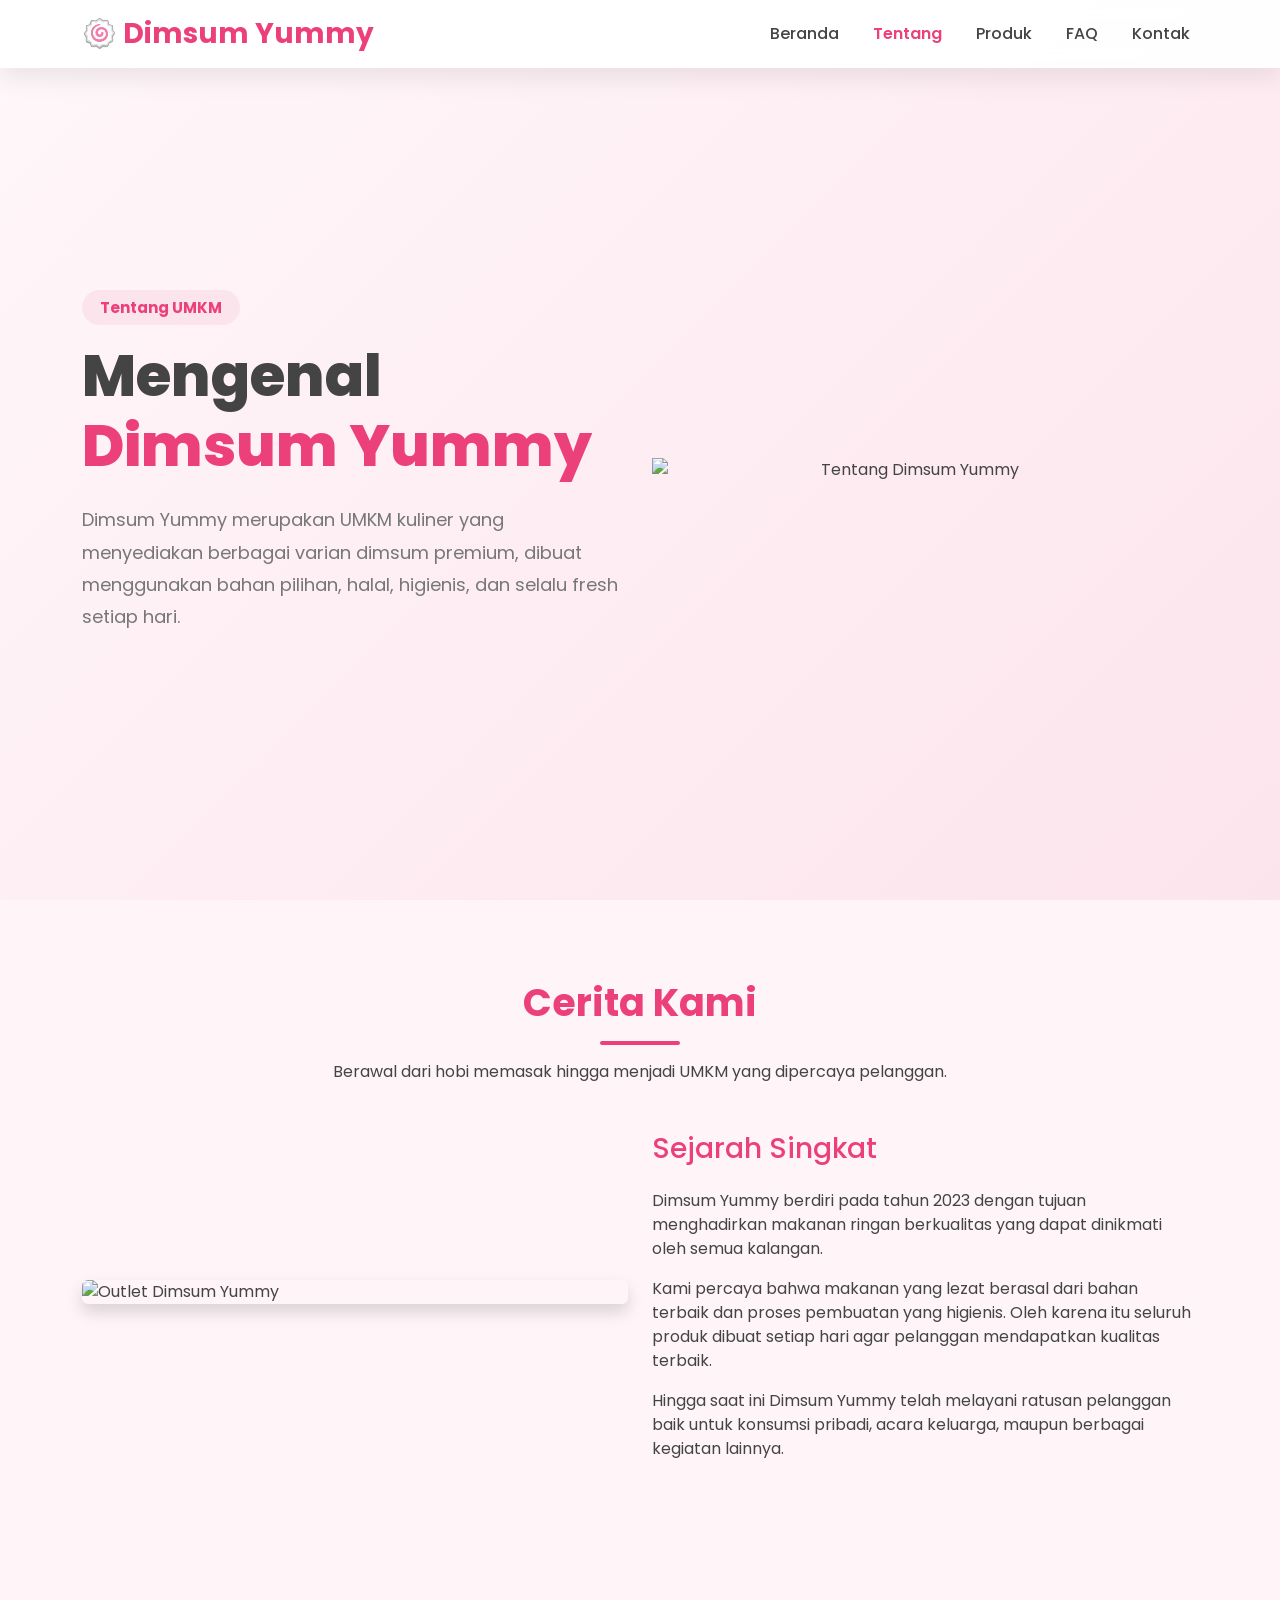
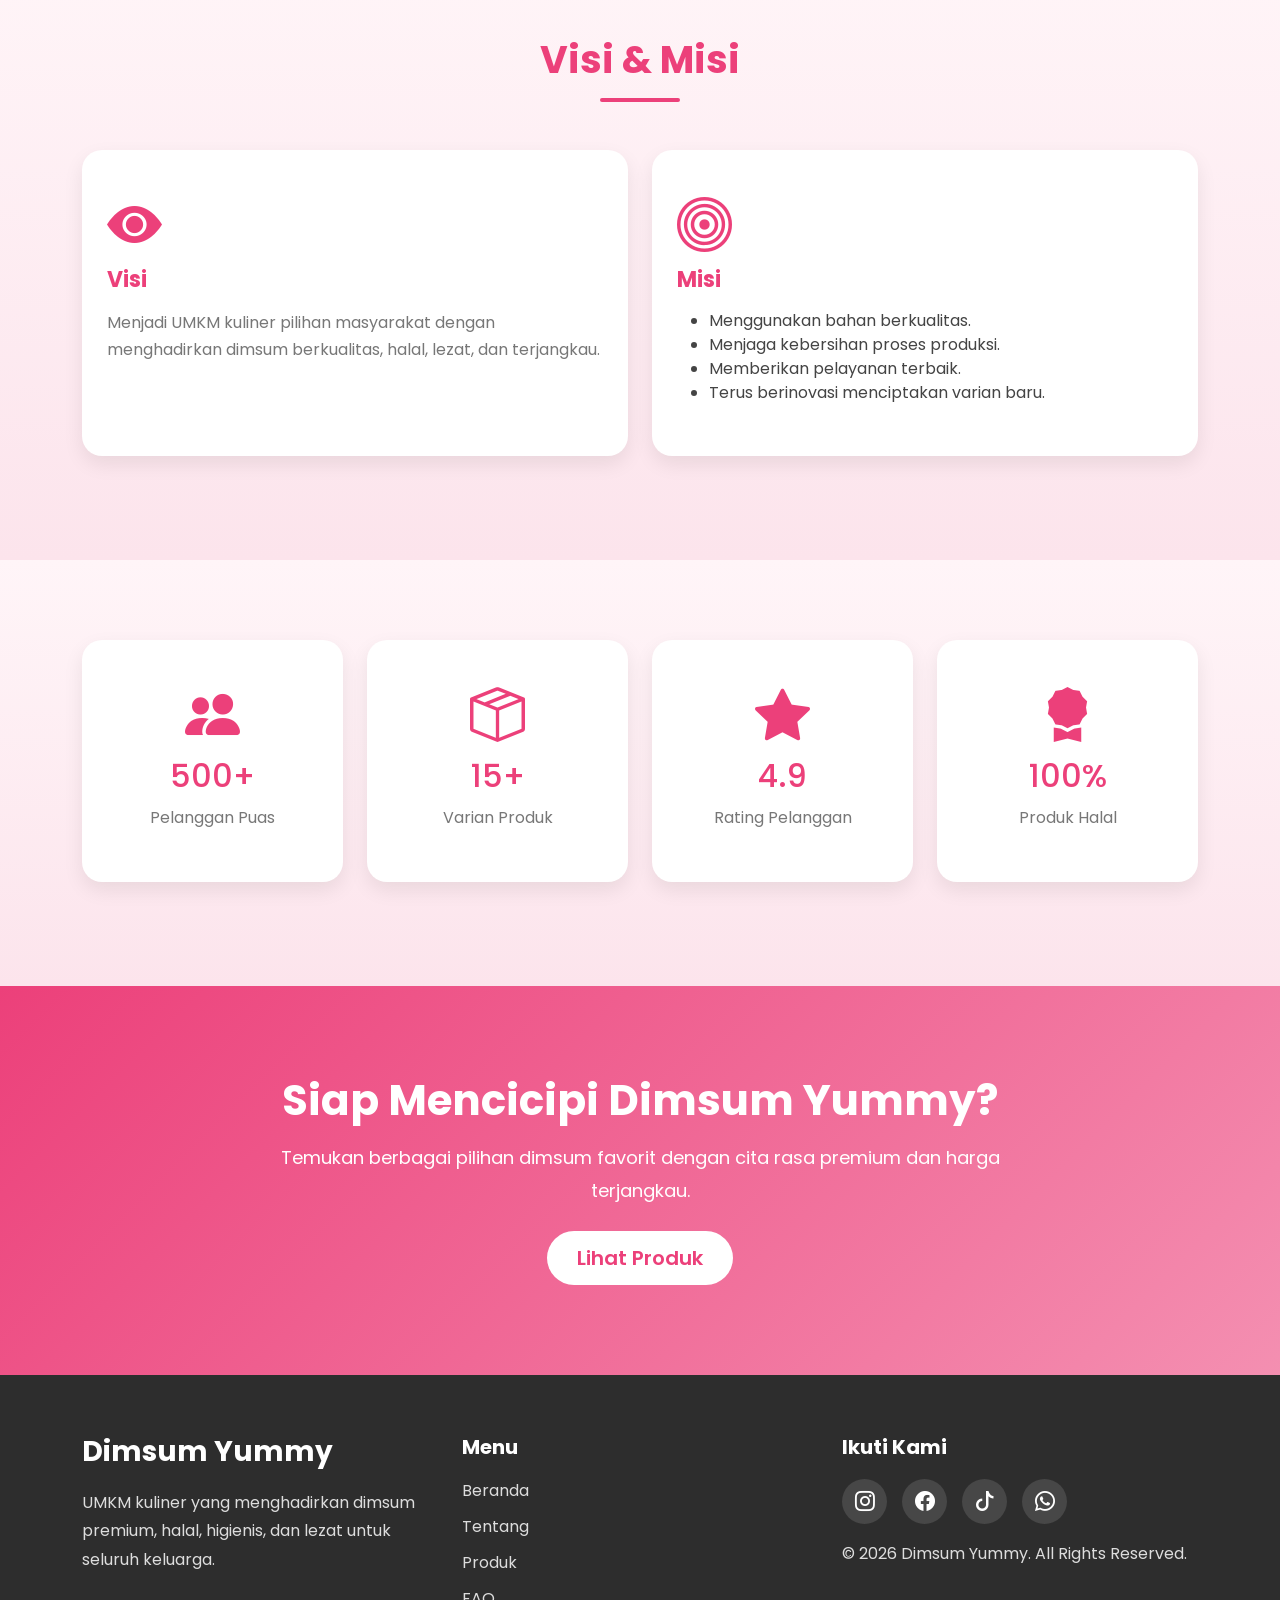
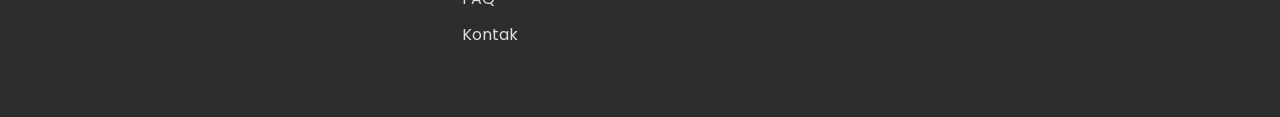
==== commit 97e3719a: "Revise about.html with updated content and layout Updated the about.html file to include new content" ====
--- a/about.html
+++ b/about.html
@@ -246,7 +246,7 @@
                     </div>
 
                     <p class="mt-3">
-                        © 2025 Dimsum Yummy. All Rights Reserved.
+                        © 2026 Dimsum Yummy. All Rights Reserved.
                     </p>
                 </div>
             </div>
